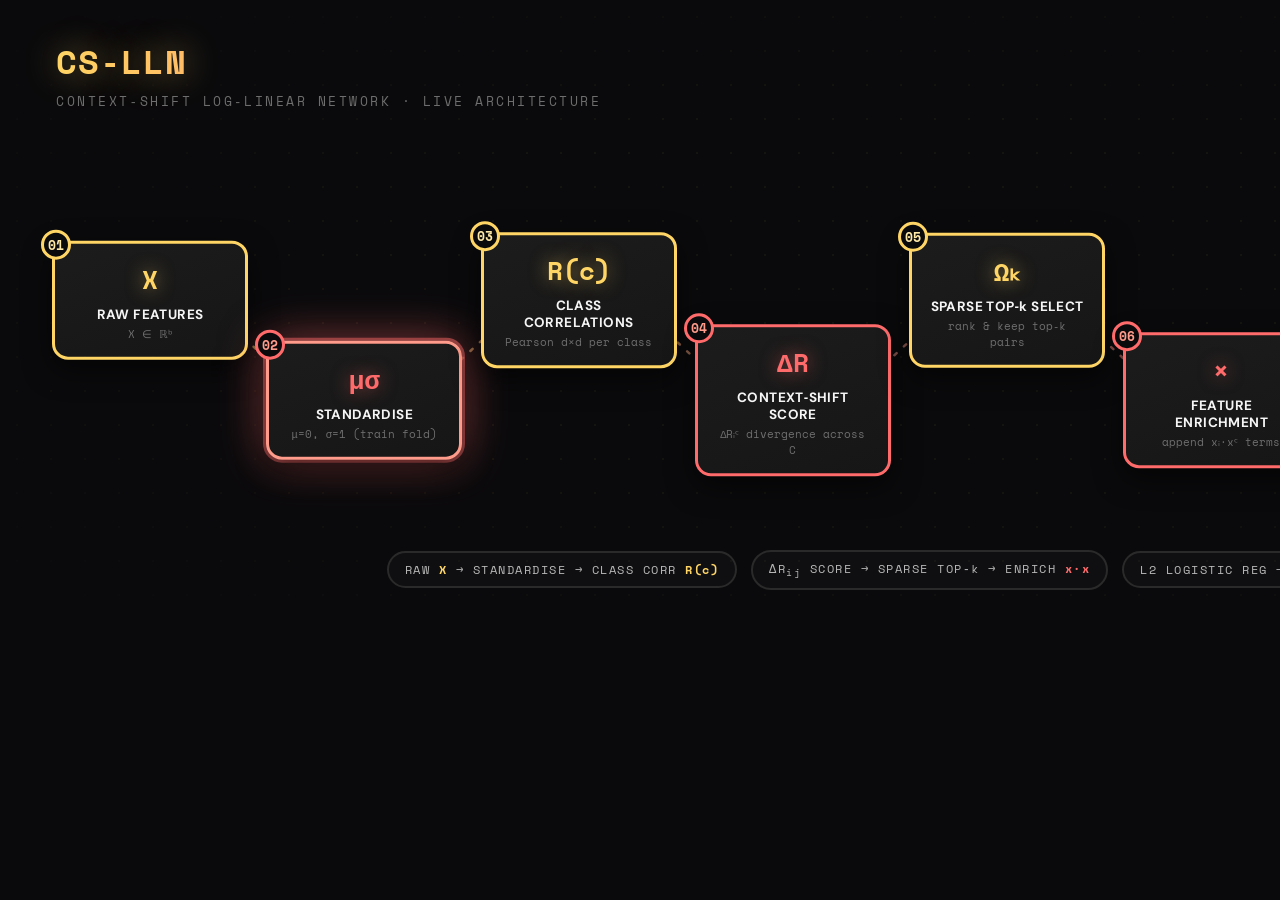
==== architecture-diagram.html @ 7da68458 "Reorganize repo for public showcase: add README, architecture diagram, untrack private research file" ====
<!DOCTYPE html>
<html lang="en">
<head>
<meta charset="UTF-8">
<title>CS-LLN — Architecture Flow</title>
<link rel="preconnect" href="https://fonts.googleapis.com">
<link rel="preconnect" href="https://fonts.gstatic.com" crossorigin>
<link href="https://fonts.googleapis.com/css2?family=Space+Mono:wght@400;700&family=DM+Sans:wght@400;500;700;900&display=swap" rel="stylesheet">
<style>
  :root{
    --bg:#0a0a0c;
    --bg-node:#161616;
    --bg-node-2:#1c1c1c;
    --border:#2a2a2a;
    --text:#f5f5f5;
    --text-mid:#b8b8b8;
    --text-muted:#6e6e6e;
    --yellow:#FFD666;
    --yellow-2:#FFE9A8;
    --red:#FF6B6B;
    --red-2:#FF9B8A;
    --yellow-glow:rgba(255,214,102,.55);
    --red-glow:rgba(255,107,107,.55);
    --font-mono:'Space Mono',monospace;
    --font-ui:'DM Sans',sans-serif;
  }
  *{box-sizing:border-box;margin:0;padding:0;}
  html,body{
    background:var(--bg);
    width:1800px;
    height:620px;
    overflow:hidden;
    font-family:var(--font-ui);
    color:var(--text);
  }

  /* ---------- background texture ---------- */
  .bg-grid{
    position:absolute; inset:0;
    background-image:
      radial-gradient(circle, rgba(255,214,102,.10) 1px, transparent 1px);
    background-size: 34px 34px;
    opacity:.5;
  }
  .bg-sweep{
    position:absolute; inset:0;
    background:linear-gradient(100deg, transparent 40%, rgba(255,107,107,.06) 48%, rgba(255,214,102,.10) 50%, rgba(255,107,107,.06) 52%, transparent 60%);
    background-size:300% 100%;
    animation: sweep 7s linear infinite;
    mix-blend-mode:screen;
  }
  @keyframes sweep{
    0%{ background-position: 200% 0; }
    100%{ background-position: -200% 0; }
  }
  .bg-vignette{
    position:absolute; inset:0;
    background: radial-gradient(ellipse at center, transparent 45%, var(--bg) 96%);
  }

  .stage{
    position:relative;
    width:1800px; height:620px;
  }

  /* ---------- header ---------- */
  .header{
    position:absolute; top:0; left:0; right:0;
    display:flex; align-items:flex-start; justify-content:space-between;
    padding:36px 56px 0 56px;
    z-index:5;
  }
  .brand{ display:flex; flex-direction:column; gap:6px; }
  .brand__mark{
    font-family:var(--font-mono); font-weight:700; font-size:34px; letter-spacing:1px;
    background:linear-gradient(90deg,var(--yellow),var(--red));
    -webkit-background-clip:text; background-clip:text; color:transparent;
    text-shadow:0 0 34px var(--yellow-glow);
  }
  .brand__sub{
    font-family:var(--font-mono); font-size:12.5px; letter-spacing:2.5px; color:var(--text-muted);
    text-transform:uppercase;
  }
  .legend{
    display:flex; align-items:center; gap:10px;
    font-family:var(--font-mono); font-size:12px; letter-spacing:1.5px; color:var(--text-mid);
    text-transform:uppercase;
    border:2px solid var(--border); border-radius:999px; padding:8px 18px 8px 14px;
    background:rgba(255,255,255,.02);
  }
  .legend__dot{
    width:9px; height:9px; border-radius:50%;
    background:var(--yellow);
    box-shadow:0 0 12px 3px var(--yellow-glow);
    animation: dotpulse 1.4s ease-in-out infinite;
  }
  @keyframes dotpulse{
    0%,100%{ opacity:1; transform:scale(1); }
    50%{ opacity:.45; transform:scale(.7); }
  }

  /* ---------- flow svg ---------- */
  svg.flow{
    position:absolute; top:0; left:0;
    width:1800px; height:620px;
    z-index:2;
    overflow:visible;
  }
  .flow-path{
    fill:none;
    stroke:url(#pathGrad);
    stroke-width:2.5;
    stroke-dasharray: 3 10;
    stroke-linecap:round;
    opacity:.55;
    animation: dashmove 2.4s linear infinite;
  }
  @keyframes dashmove{
    to{ stroke-dashoffset:-130; }
  }
  .packet{
    filter:drop-shadow(0 0 8px var(--yellow-glow)) drop-shadow(0 0 14px var(--red-glow));
  }

  /* ---------- nodes ---------- */
  .node{
    position:absolute;
    width:196px;
    transform:translate(-50%,-50%);
    z-index:4;
  }
  .node__card{
    position:relative;
    background:linear-gradient(160deg, var(--bg-node-2), var(--bg-node));
    border-radius:16px;
    padding:16px 16px 14px 16px;
    text-align:center;
    box-shadow: 0 10px 28px rgba(0,0,0,.55);
    animation: nodeIdle 4s ease-in-out infinite;
  }
  .node:nth-child(odd) .node__card{ border:3.5px solid var(--yellow); }
  .node:nth-child(even) .node__card{ border:3.5px solid var(--red); }

  @keyframes nodeIdle{
    0%,100%{ box-shadow:0 10px 28px rgba(0,0,0,.55); }
    50%{ box-shadow:0 10px 28px rgba(0,0,0,.55), 0 0 0 0 transparent; }
  }

  .node.active .node__card{
    animation: nodeActive 1.15s ease-out 1;
  }
  @keyframes nodeActive{
    0%{ transform:scale(1); }
    30%{ transform:scale(1.08); }
    100%{ transform:scale(1); }
  }
  .node:nth-child(odd).active .node__card{
    box-shadow: 0 10px 28px rgba(0,0,0,.55), 0 0 0 3px var(--yellow-glow), 0 0 46px var(--yellow-glow);
    border-color: var(--yellow-2);
  }
  .node:nth-child(even).active .node__card{
    box-shadow: 0 10px 28px rgba(0,0,0,.55), 0 0 0 3px var(--red-glow), 0 0 46px var(--red-glow);
    border-color: var(--red-2);
  }

  .node__step{
    position:absolute; top:-14px; left:-14px;
    width:30px; height:30px; border-radius:50%;
    display:flex; align-items:center; justify-content:center;
    font-family:var(--font-mono); font-weight:700; font-size:13px;
    background:var(--bg);
    color:var(--text);
  }
  .node:nth-child(odd) .node__step{ border:3px solid var(--yellow); color:var(--yellow-2); }
  .node:nth-child(even) .node__step{ border:3px solid var(--red); color:var(--red-2); }

  .node__glyph{
    font-family:var(--font-mono); font-weight:700; font-size:26px;
    margin-bottom:8px;
  }
  .node:nth-child(odd) .node__glyph{ color:var(--yellow); text-shadow:0 0 18px var(--yellow-glow); }
  .node:nth-child(even) .node__glyph{ color:var(--red); text-shadow:0 0 18px var(--red-glow); }

  .node__title{
    font-family:var(--font-ui); font-weight:700; font-size:13.5px;
    letter-spacing:.4px;
    color:var(--text);
    margin-bottom:4px;
  }
  .node__sub{
    font-family:var(--font-mono); font-size:10.5px;
    color:var(--text-muted);
    line-height:1.5;
  }

  /* ---------- footer caption ---------- */
  .footer{
    position:absolute; bottom:30px; left:0; right:0;
    display:flex; align-items:center; justify-content:center; gap:14px;
    z-index:5;
  }
  .footer__pill{
    font-family:var(--font-mono); font-size:12px; letter-spacing:1.5px;
    color:var(--text-mid);
    border:2px solid var(--border);
    border-radius:999px;
    padding:8px 16px;
    background:rgba(255,255,255,.02);
  }
  .footer__pill b{ color:var(--yellow); }
  .footer__pill b.r{ color:var(--red); }
</style>
</head>
<body>

<div class="stage" id="stage">
  <div class="bg-grid"></div>
  <div class="bg-sweep"></div>
  <div class="bg-vignette"></div>

  <div class="header">
    <div class="brand">
      <div class="brand__mark">CS&#8209;LLN</div>
      <div class="brand__sub">Context&#8209;Shift Log&#8209;Linear Network &middot; Live Architecture</div>
    </div>
    <div class="legend"><span class="legend__dot"></span> Signal Flow</div>
  </div>

  <svg class="flow" id="flowSvg">
    <defs>
      <linearGradient id="pathGrad" x1="0%" y1="0%" x2="100%" y2="0%">
        <stop offset="0%" stop-color="#FFD666"/>
        <stop offset="50%" stop-color="#FF9B8A"/>
        <stop offset="100%" stop-color="#FF6B6B"/>
      </linearGradient>
      <radialGradient id="packetGrad">
        <stop offset="0%" stop-color="#FFF3D0"/>
        <stop offset="55%" stop-color="#FFD666"/>
        <stop offset="100%" stop-color="#FF6B6B"/>
      </radialGradient>
    </defs>
    <path class="flow-path" id="flowPath" d=""></path>
    <g id="packets"></g>
  </svg>

  <div id="nodes"></div>

  <div class="footer">
    <div class="footer__pill">RAW <b>X</b> &rarr; STANDARDISE &rarr; CLASS CORR <b>R(c)</b></div>
    <div class="footer__pill">&Delta;R<sub>ij</sub> SCORE &rarr; SPARSE TOP&#8209;k &rarr; ENRICH <b class="r">x&middot;x</b></div>
    <div class="footer__pill">L2 LOGISTIC REG &rarr; PREDICTION <b class="r">&#375;</b></div>
  </div>
</div>

<script>
  // ---- pipeline definition -------------------------------------------------
  const STEPS = [
    { glyph:'X',      title:'RAW FEATURES',        sub:'X &isin; &#8477;&#7495;'                       },
    { glyph:'&mu;&sigma;', title:'STANDARDISE',    sub:'&mu;=0, &sigma;=1 (train fold)'          },
    { glyph:'R(c)',   title:'CLASS CORRELATIONS',  sub:'Pearson d&times;d per class'              },
    { glyph:'&Delta;R', title:'CONTEXT&#8209;SHIFT SCORE', sub:'&Delta;R&#7522;&#7580; divergence across C'   },
    { glyph:'&Omega;&#8342;', title:'SPARSE TOP&#8209;k SELECT', sub:'rank &amp; keep top&#8209;k pairs'   },
    { glyph:'&times;', title:'FEATURE ENRICHMENT', sub:'append x&#7522;&middot;x&#7580; terms'         },
    { glyph:'&sum;',   title:'L2 LOGISTIC REG.',   sub:'train on enriched vector'               },
    { glyph:'&#375;',  title:'PREDICTION',         sub:'class probability output'               },
  ];

  const W = 1800, H = 620;
  const xs = []; const ys = [];
  const marginX = 150;
  const usableW = W - marginX*2;
  for (let i=0;i<STEPS.length;i++){
    xs.push(marginX + (usableW/(STEPS.length-1))*i);
    ys.push(i % 2 === 0 ? 300 : 400);
  }

  // ---- render nodes ----------------------------------------------------
  const nodesEl = document.getElementById('nodes');
  STEPS.forEach((s,i)=>{
    const el = document.createElement('div');
    el.className = 'node';
    el.style.left = xs[i]+'px';
    el.style.top  = ys[i]+'px';
    el.innerHTML = `
      <div class="node__card">
        <div class="node__step">0${i+1}</div>
        <div class="node__glyph">${s.glyph}</div>
        <div class="node__title">${s.title}</div>
        <div class="node__sub">${s.sub}</div>
      </div>`;
    nodesEl.appendChild(el);
  });

  // ---- build smooth flow path through node centers ----------------------
  function buildPath(pts){
    let d = `M ${pts[0][0]},${pts[0][1]}`;
    for (let i=0;i<pts.length-1;i++){
      const [x1,y1] = pts[i];
      const [x2,y2] = pts[i+1];
      const dx = (x2-x1)/2;
      d += ` C ${x1+dx},${y1} ${x2-dx},${y2} ${x2},${y2}`;
    }
    return d;
  }
  const pts = xs.map((x,i)=>[x, ys[i]]);
  const pathData = buildPath(pts);
  document.getElementById('flowPath').setAttribute('d', pathData);

  // ---- traveling packets along the path (offset-path) -------------------
  const packetsG = document.getElementById('packets');
  const N_PACKETS = 4;
  const CYCLE = 8; // seconds for one full traverse
  for (let i=0;i<N_PACKETS;i++){
    const dot = document.createElementNS('http://www.w3.org/2000/svg','circle');
    dot.setAttribute('r', 7);
    dot.setAttribute('fill', 'url(#packetGrad)');
    dot.setAttribute('class','packet');
    dot.style.offsetPath = `path('${pathData}')`;
    dot.style.offsetRotate = '0deg';
    dot.style.animation = `travel ${CYCLE}s linear infinite`;
    dot.style.animationDelay = `${(i * CYCLE / N_PACKETS)}s`;
    packetsG.appendChild(dot);
  }
  const styleTag = document.createElement('style');
  styleTag.textContent = `
    @keyframes travel {
      0%   { offset-distance: 0%;   opacity: 0; }
      4%   { opacity: 1; }
      96%  { opacity: 1; }
      100% { offset-distance: 100%; opacity: 0; }
    }
  `;
  document.head.appendChild(styleTag);

  // ---- stagger node "active" pulse to match packet arrival ---------------
  const nodeEls = document.querySelectorAll('.node');
  function runActivation(){
    nodeEls.forEach((el,i)=>{
      const delay = (i/(STEPS.length-1)) * CYCLE * 1000;
      setTimeout(()=>{
        el.classList.add('active');
        setTimeout(()=> el.classList.remove('active'), 1150);
      }, delay);
    });
  }
  runActivation();
  setInterval(runActivation, CYCLE*1000);
</script>

</body>
</html>
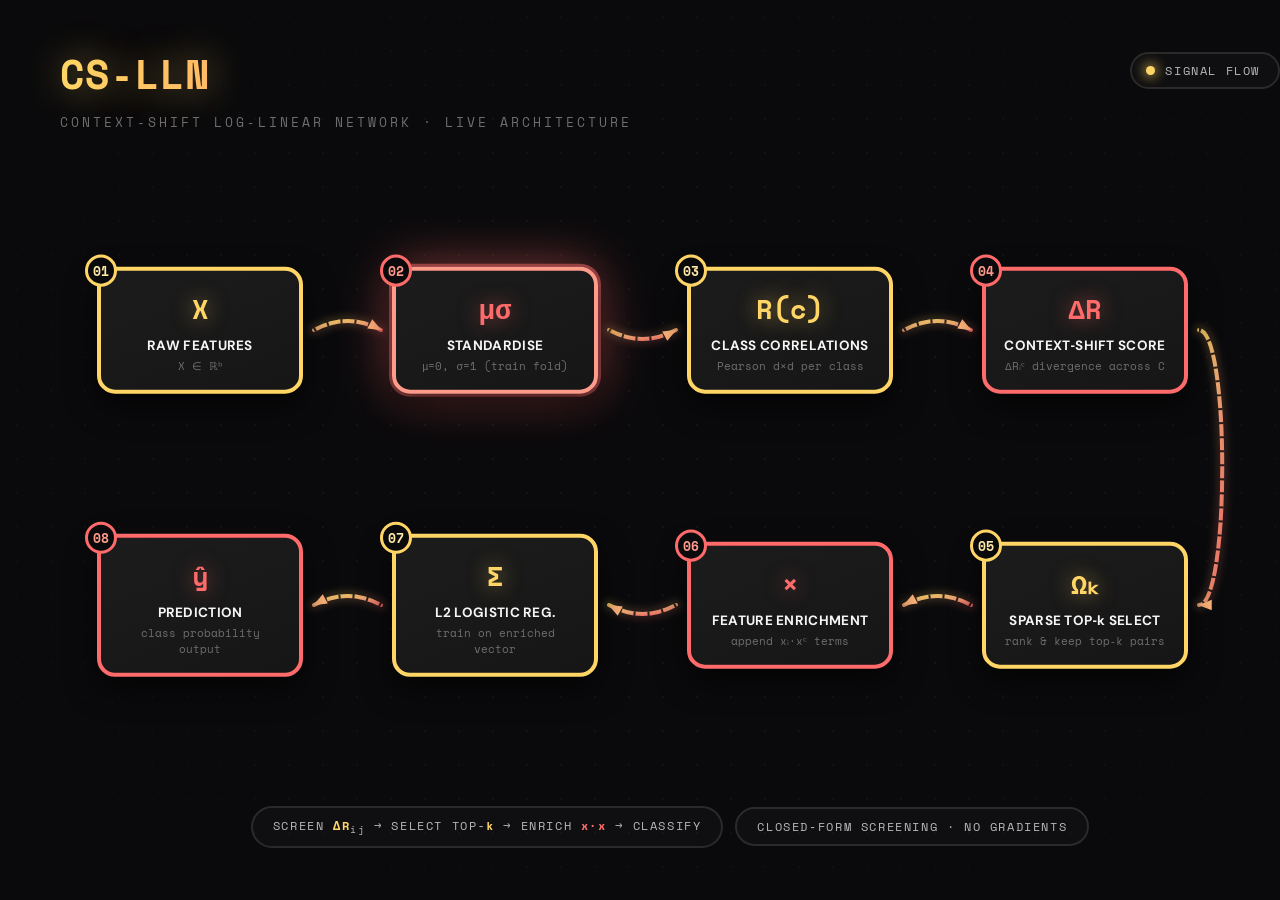
==== commit 9ffcfd75: "Reorganize repo for public showcase: add README, architecture diagram, untrack private research file" ====
--- a/architecture-diagram.html
+++ b/architecture-diagram.html
@@ -27,8 +27,8 @@
   *{box-sizing:border-box;margin:0;padding:0;}
   html,body{
     background:var(--bg);
-    width:1800px;
-    height:620px;
+    width:1340px;
+    height:900px;
     overflow:hidden;
     font-family:var(--font-ui);
     color:var(--text);
@@ -44,9 +44,9 @@
   }
   .bg-sweep{
     position:absolute; inset:0;
-    background:linear-gradient(100deg, transparent 40%, rgba(255,107,107,.06) 48%, rgba(255,214,102,.10) 50%, rgba(255,107,107,.06) 52%, transparent 60%);
-    background-size:300% 100%;
-    animation: sweep 7s linear infinite;
+    background:linear-gradient(115deg, transparent 38%, rgba(255,107,107,.06) 47%, rgba(255,214,102,.11) 50%, rgba(255,107,107,.06) 53%, transparent 62%);
+    background-size:300% 300%;
+    animation: sweep 8s linear infinite;
     mix-blend-mode:screen;
   }
   @keyframes sweep{
@@ -55,38 +55,39 @@
   }
   .bg-vignette{
     position:absolute; inset:0;
-    background: radial-gradient(ellipse at center, transparent 45%, var(--bg) 96%);
+    background: radial-gradient(ellipse at center, transparent 42%, var(--bg) 96%);
   }
 
   .stage{
     position:relative;
-    width:1800px; height:620px;
+    width:1340px; height:900px;
   }
 
   /* ---------- header ---------- */
   .header{
     position:absolute; top:0; left:0; right:0;
     display:flex; align-items:flex-start; justify-content:space-between;
-    padding:36px 56px 0 56px;
+    padding:44px 60px 0 60px;
     z-index:5;
   }
-  .brand{ display:flex; flex-direction:column; gap:6px; }
+  .brand{ display:flex; flex-direction:column; gap:9px; }
   .brand__mark{
-    font-family:var(--font-mono); font-weight:700; font-size:34px; letter-spacing:1px;
+    font-family:var(--font-mono); font-weight:700; font-size:40px; letter-spacing:1px;
     background:linear-gradient(90deg,var(--yellow),var(--red));
     -webkit-background-clip:text; background-clip:text; color:transparent;
-    text-shadow:0 0 34px var(--yellow-glow);
+    text-shadow:0 0 38px var(--yellow-glow);
   }
   .brand__sub{
-    font-family:var(--font-mono); font-size:12.5px; letter-spacing:2.5px; color:var(--text-muted);
+    font-family:var(--font-mono); font-size:13px; letter-spacing:3px; color:var(--text-muted);
     text-transform:uppercase;
   }
   .legend{
     display:flex; align-items:center; gap:10px;
-    font-family:var(--font-mono); font-size:12px; letter-spacing:1.5px; color:var(--text-mid);
+    font-family:var(--font-mono); font-size:12px; letter-spacing:1.6px; color:var(--text-mid);
     text-transform:uppercase;
     border:2px solid var(--border); border-radius:999px; padding:8px 18px 8px 14px;
     background:rgba(255,255,255,.02);
+    margin-top:8px;
   }
   .legend__dot{
     width:9px; height:9px; border-radius:50%;
@@ -102,109 +103,118 @@
   /* ---------- flow svg ---------- */
   svg.flow{
     position:absolute; top:0; left:0;
-    width:1800px; height:620px;
+    width:1340px; height:900px;
     z-index:2;
     overflow:visible;
   }
-  .flow-path{
+  .edge{
     fill:none;
     stroke:url(#pathGrad);
-    stroke-width:2.5;
-    stroke-dasharray: 3 10;
+    stroke-width:4;
     stroke-linecap:round;
-    opacity:.55;
-    animation: dashmove 2.4s linear infinite;
+    opacity:.9;
+  }
+  .edge-head{
+    fill:none;
+    stroke:none;
+    marker-end:url(#arrow);
+  }
+  .edge-glow{
+    fill:none;
+    stroke:url(#pathGrad);
+    stroke-width:12;
+    stroke-linecap:round;
+    opacity:.14;
+    filter:blur(3px);
+  }
+  .edge-dash{
+    fill:none;
+    stroke:#0a0a0c;
+    stroke-width:4.5;
+    stroke-linecap:butt;
+    stroke-dasharray: 2 12;
+    opacity:.85;
+    animation: dashmove 1.2s linear infinite;
   }
   @keyframes dashmove{
-    to{ stroke-dashoffset:-130; }
+    to{ stroke-dashoffset:-42; }
   }
   .packet{
-    filter:drop-shadow(0 0 8px var(--yellow-glow)) drop-shadow(0 0 14px var(--red-glow));
+    filter:drop-shadow(0 0 8px var(--yellow-glow)) drop-shadow(0 0 15px var(--red-glow));
   }
 
   /* ---------- nodes ---------- */
   .node{
     position:absolute;
-    width:196px;
+    width:206px;
     transform:translate(-50%,-50%);
     z-index:4;
   }
   .node__card{
     position:relative;
-    background:linear-gradient(160deg, var(--bg-node-2), var(--bg-node));
-    border-radius:16px;
-    padding:16px 16px 14px 16px;
+    background:linear-gradient(158deg, var(--bg-node-2), var(--bg-node));
+    border-radius:18px;
+    padding:18px 16px 15px 16px;
     text-align:center;
-    box-shadow: 0 10px 28px rgba(0,0,0,.55);
-    animation: nodeIdle 4s ease-in-out infinite;
-  }
-  .node:nth-child(odd) .node__card{ border:3.5px solid var(--yellow); }
-  .node:nth-child(even) .node__card{ border:3.5px solid var(--red); }
-
-  @keyframes nodeIdle{
-    0%,100%{ box-shadow:0 10px 28px rgba(0,0,0,.55); }
-    50%{ box-shadow:0 10px 28px rgba(0,0,0,.55), 0 0 0 0 transparent; }
-  }
-
-  .node.active .node__card{
-    animation: nodeActive 1.15s ease-out 1;
-  }
+    box-shadow: 0 12px 30px rgba(0,0,0,.6);
+  }
+  .node.y .node__card{ border:4px solid var(--yellow); }
+  .node.r .node__card{ border:4px solid var(--red); }
+
+  .node.active .node__card{ animation: nodeActive 1.15s ease-out 1; }
   @keyframes nodeActive{
     0%{ transform:scale(1); }
-    30%{ transform:scale(1.08); }
+    32%{ transform:scale(1.08); }
     100%{ transform:scale(1); }
   }
-  .node:nth-child(odd).active .node__card{
-    box-shadow: 0 10px 28px rgba(0,0,0,.55), 0 0 0 3px var(--yellow-glow), 0 0 46px var(--yellow-glow);
+  .node.y.active .node__card{
+    box-shadow: 0 12px 30px rgba(0,0,0,.6), 0 0 0 3px var(--yellow-glow), 0 0 50px var(--yellow-glow);
     border-color: var(--yellow-2);
   }
-  .node:nth-child(even).active .node__card{
-    box-shadow: 0 10px 28px rgba(0,0,0,.55), 0 0 0 3px var(--red-glow), 0 0 46px var(--red-glow);
+  .node.r.active .node__card{
+    box-shadow: 0 12px 30px rgba(0,0,0,.6), 0 0 0 3px var(--red-glow), 0 0 50px var(--red-glow);
     border-color: var(--red-2);
   }
 
   .node__step{
-    position:absolute; top:-14px; left:-14px;
-    width:30px; height:30px; border-radius:50%;
+    position:absolute; top:-16px; left:-16px;
+    width:32px; height:32px; border-radius:50%;
     display:flex; align-items:center; justify-content:center;
     font-family:var(--font-mono); font-weight:700; font-size:13px;
     background:var(--bg);
-    color:var(--text);
-  }
-  .node:nth-child(odd) .node__step{ border:3px solid var(--yellow); color:var(--yellow-2); }
-  .node:nth-child(even) .node__step{ border:3px solid var(--red); color:var(--red-2); }
+  }
+  .node.y .node__step{ border:3px solid var(--yellow); color:var(--yellow-2); }
+  .node.r .node__step{ border:3px solid var(--red); color:var(--red-2); }
 
   .node__glyph{
-    font-family:var(--font-mono); font-weight:700; font-size:26px;
+    font-family:var(--font-mono); font-weight:700; font-size:27px;
     margin-bottom:8px;
-  }
-  .node:nth-child(odd) .node__glyph{ color:var(--yellow); text-shadow:0 0 18px var(--yellow-glow); }
-  .node:nth-child(even) .node__glyph{ color:var(--red); text-shadow:0 0 18px var(--red-glow); }
+    white-space:nowrap;
+  }
+  .node.y .node__glyph{ color:var(--yellow); text-shadow:0 0 20px var(--yellow-glow); }
+  .node.r .node__glyph{ color:var(--red); text-shadow:0 0 20px var(--red-glow); }
 
   .node__title{
     font-family:var(--font-ui); font-weight:700; font-size:13.5px;
-    letter-spacing:.4px;
-    color:var(--text);
-    margin-bottom:4px;
+    letter-spacing:.3px; color:var(--text); margin-bottom:5px;
   }
   .node__sub{
     font-family:var(--font-mono); font-size:10.5px;
-    color:var(--text-muted);
-    line-height:1.5;
+    color:var(--text-muted); line-height:1.5;
   }
 
   /* ---------- footer caption ---------- */
   .footer{
-    position:absolute; bottom:30px; left:0; right:0;
-    display:flex; align-items:center; justify-content:center; gap:14px;
+    position:absolute; bottom:52px; left:0; right:0;
+    display:flex; align-items:center; justify-content:center; gap:12px;
     z-index:5;
   }
   .footer__pill{
-    font-family:var(--font-mono); font-size:12px; letter-spacing:1.5px;
+    font-family:var(--font-mono); font-size:12px; letter-spacing:1.6px;
     color:var(--text-mid);
     border:2px solid var(--border);
     border-radius:999px;
-    padding:8px 16px;
+    padding:9px 20px;
     background:rgba(255,255,255,.02);
   }
   .footer__pill b{ color:var(--yellow); }
@@ -228,9 +238,9 @@
 
   <svg class="flow" id="flowSvg">
     <defs>
-      <linearGradient id="pathGrad" x1="0%" y1="0%" x2="100%" y2="0%">
+      <linearGradient id="pathGrad" x1="0%" y1="0%" x2="100%" y2="100%">
         <stop offset="0%" stop-color="#FFD666"/>
-        <stop offset="50%" stop-color="#FF9B8A"/>
+        <stop offset="50%" stop-color="#FFB37A"/>
         <stop offset="100%" stop-color="#FF6B6B"/>
       </linearGradient>
       <radialGradient id="packetGrad">
@@ -238,47 +248,60 @@
         <stop offset="55%" stop-color="#FFD666"/>
         <stop offset="100%" stop-color="#FF6B6B"/>
       </radialGradient>
+      <!-- userSpaceOnUse keeps the head a fixed 15px regardless of stroke-width,
+           refX=9 anchors its tip exactly on the path's end point -->
+      <marker id="arrow" viewBox="0 0 10 10" refX="9" refY="5"
+              markerUnits="userSpaceOnUse" markerWidth="15" markerHeight="15"
+              orient="auto">
+        <path d="M0.5,1.5 L9.5,5 L0.5,8.5 z" fill="#FFB37A"/>
+      </marker>
     </defs>
-    <path class="flow-path" id="flowPath" d=""></path>
+    <g id="edges"></g>
     <g id="packets"></g>
   </svg>
 
   <div id="nodes"></div>
 
   <div class="footer">
-    <div class="footer__pill">RAW <b>X</b> &rarr; STANDARDISE &rarr; CLASS CORR <b>R(c)</b></div>
-    <div class="footer__pill">&Delta;R<sub>ij</sub> SCORE &rarr; SPARSE TOP&#8209;k &rarr; ENRICH <b class="r">x&middot;x</b></div>
-    <div class="footer__pill">L2 LOGISTIC REG &rarr; PREDICTION <b class="r">&#375;</b></div>
+    <div class="footer__pill">SCREEN <b>&Delta;R</b><sub>ij</sub> &rarr; SELECT TOP&#8209;<b>k</b> &rarr; ENRICH <b class="r">x&middot;x</b> &rarr; CLASSIFY</div>
+    <div class="footer__pill">CLOSED&#8209;FORM SCREENING &middot; NO GRADIENTS</div>
   </div>
 </div>
 
 <script>
   // ---- pipeline definition -------------------------------------------------
   const STEPS = [
-    { glyph:'X',      title:'RAW FEATURES',        sub:'X &isin; &#8477;&#7495;'                       },
-    { glyph:'&mu;&sigma;', title:'STANDARDISE',    sub:'&mu;=0, &sigma;=1 (train fold)'          },
-    { glyph:'R(c)',   title:'CLASS CORRELATIONS',  sub:'Pearson d&times;d per class'              },
-    { glyph:'&Delta;R', title:'CONTEXT&#8209;SHIFT SCORE', sub:'&Delta;R&#7522;&#7580; divergence across C'   },
-    { glyph:'&Omega;&#8342;', title:'SPARSE TOP&#8209;k SELECT', sub:'rank &amp; keep top&#8209;k pairs'   },
-    { glyph:'&times;', title:'FEATURE ENRICHMENT', sub:'append x&#7522;&middot;x&#7580; terms'         },
-    { glyph:'&sum;',   title:'L2 LOGISTIC REG.',   sub:'train on enriched vector'               },
-    { glyph:'&#375;',  title:'PREDICTION',         sub:'class probability output'               },
+    { glyph:'X',              title:'RAW FEATURES',              sub:'X &isin; &#8477;&#7495;'                     },
+    { glyph:'&mu;&sigma;',    title:'STANDARDISE',               sub:'&mu;=0, &sigma;=1 (train fold)'              },
+    { glyph:'R(c)',           title:'CLASS CORRELATIONS',        sub:'Pearson d&times;d per class'                 },
+    { glyph:'&Delta;R',       title:'CONTEXT&#8209;SHIFT SCORE', sub:'&Delta;R&#7522;&#7580; divergence across C'  },
+    { glyph:'&Omega;&#8342;', title:'SPARSE TOP&#8209;k SELECT', sub:'rank &amp; keep top&#8209;k pairs'           },
+    { glyph:'&times;',        title:'FEATURE ENRICHMENT',        sub:'append x&#7522;&middot;x&#7580; terms'       },
+    { glyph:'&sum;',          title:'L2 LOGISTIC REG.',          sub:'train on enriched vector'                    },
+    { glyph:'&#375;',         title:'PREDICTION',                sub:'class probability output'                    },
   ];
 
-  const W = 1800, H = 620;
-  const xs = []; const ys = [];
-  const marginX = 150;
-  const usableW = W - marginX*2;
-  for (let i=0;i<STEPS.length;i++){
-    xs.push(marginX + (usableW/(STEPS.length-1))*i);
-    ys.push(i % 2 === 0 ? 300 : 400);
-  }
-
-  // ---- render nodes ----------------------------------------------------
+  // ---- serpentine layout: 4 per row, row 2 flows right-to-left -------------
+  const PER_ROW   = 4;
+  const COL_X     = [200, 495, 790, 1085];
+  const ROW_Y     = [330, 605];
+  const HALF_W    = 114;   // half node width (103) + 11px breathing gap, trims edge ends
+  const LOOP_OUT  = 145;   // how far the wrap curve bows past the last column
+
+  const xs = [], ys = [];
+  STEPS.forEach((_, i) => {
+    const row = Math.floor(i / PER_ROW);
+    const idx = i % PER_ROW;
+    const col = (row % 2 === 0) ? idx : (PER_ROW - 1 - idx); // serpentine
+    xs.push(COL_X[col]);
+    ys.push(ROW_Y[row]);
+  });
+
+  // ---- render nodes ---------------------------------------------------
   const nodesEl = document.getElementById('nodes');
   STEPS.forEach((s,i)=>{
     const el = document.createElement('div');
-    el.className = 'node';
+    el.className = 'node ' + (i % 2 === 0 ? 'y' : 'r');
     el.style.left = xs[i]+'px';
     el.style.top  = ys[i]+'px';
     el.innerHTML = `
@@ -291,36 +314,76 @@
     nodesEl.appendChild(el);
   });
 
-  // ---- build smooth flow path through node centers ----------------------
-  function buildPath(pts){
-    let d = `M ${pts[0][0]},${pts[0][1]}`;
-    for (let i=0;i<pts.length-1;i++){
-      const [x1,y1] = pts[i];
-      const [x2,y2] = pts[i+1];
-      const dx = (x2-x1)/2;
-      d += ` C ${x1+dx},${y1} ${x2-dx},${y2} ${x2},${y2}`;
+  // ---- edge geometry ---------------------------------------------------
+  // Same-row hops are gently bowed horizontal arrows.
+  // The row-to-row hop bows out to the right and drops down (serpentine turn).
+  function segPath(i, trim){
+    const x1 = xs[i],   y1 = ys[i];
+    const x2 = xs[i+1], y2 = ys[i+1];
+    const t  = trim ? HALF_W : 0;
+
+    if (y1 === y2){
+      const dir = x2 > x1 ? 1 : -1;
+      const sx  = x1 + dir*t;
+      const ex  = x2 - dir*t;
+      const midX  = (sx + ex) / 2;
+      const bulge = (i % 2 === 0) ? -18 : 18;
+      return `M ${sx},${y1} Q ${midX},${y1 + bulge} ${ex},${y2}`;
     }
-    return d;
-  }
-  const pts = xs.map((x,i)=>[x, ys[i]]);
-  const pathData = buildPath(pts);
-  document.getElementById('flowPath').setAttribute('d', pathData);
-
-  // ---- traveling packets along the path (offset-path) -------------------
+    // wrap: leave right side of node i, arc down, re-enter right side of node i+1
+    const sx = x1 + t;
+    const ex = x2 + t;
+    const loopX = Math.max(x1, x2) + LOOP_OUT;
+    return `M ${sx},${y1} C ${loopX},${y1} ${loopX},${y2} ${ex},${y2}`;
+  }
+
+  const NS = 'http://www.w3.org/2000/svg';
+  const edgesG = document.getElementById('edges');
+  for (let i = 0; i < STEPS.length - 1; i++){
+    const d = segPath(i, true);
+
+    // paint order matters: glow -> solid gradient -> moving beads -> arrowhead
+    const glow = document.createElementNS(NS,'path');
+    glow.setAttribute('d', d); glow.setAttribute('class','edge-glow');
+    edgesG.appendChild(glow);
+
+    const base = document.createElementNS(NS,'path');
+    base.setAttribute('d', d); base.setAttribute('class','edge');
+    edgesG.appendChild(base);
+
+    const dash = document.createElementNS(NS,'path');
+    dash.setAttribute('d', d); dash.setAttribute('class','edge-dash');
+    dash.style.animationDelay = (i * 0.12) + 's';
+    edgesG.appendChild(dash);
+
+    // arrowhead rides on its own invisible path, drawn last so the animated
+    // black beads can never cut a line through it
+    const head = document.createElementNS(NS,'path');
+    head.setAttribute('d', d); head.setAttribute('class','edge-head');
+    edgesG.appendChild(head);
+  }
+
+  // ---- one continuous center-to-center path for the traveling packets -----
+  let fullPath = `M ${xs[0]},${ys[0]}`;
+  for (let i = 0; i < STEPS.length - 1; i++){
+    fullPath += ' ' + segPath(i, false).replace(/^M [^ ]+ /, '');
+  }
+
   const packetsG = document.getElementById('packets');
   const N_PACKETS = 4;
-  const CYCLE = 8; // seconds for one full traverse
-  for (let i=0;i<N_PACKETS;i++){
-    const dot = document.createElementNS('http://www.w3.org/2000/svg','circle');
+  const CYCLE = 7; // seconds for one full traverse
+  for (let i = 0; i < N_PACKETS; i++){
+    const dot = document.createElementNS(NS,'circle');
     dot.setAttribute('r', 7);
     dot.setAttribute('fill', 'url(#packetGrad)');
     dot.setAttribute('class','packet');
-    dot.style.offsetPath = `path('${pathData}')`;
+    dot.style.offsetPath   = `path('${fullPath}')`;
     dot.style.offsetRotate = '0deg';
-    dot.style.animation = `travel ${CYCLE}s linear infinite`;
+    dot.style.animation      = `travel ${CYCLE}s linear infinite`;
     dot.style.animationDelay = `${(i * CYCLE / N_PACKETS)}s`;
     packetsG.appendChild(dot);
   }
+
   const styleTag = document.createElement('style');
   styleTag.textContent = `
     @keyframes travel {
@@ -332,7 +395,7 @@
   `;
   document.head.appendChild(styleTag);
 
-  // ---- stagger node "active" pulse to match packet arrival ---------------
+  // ---- stagger node activation to track the lead packet -------------------
   const nodeEls = document.querySelectorAll('.node');
   function runActivation(){
     nodeEls.forEach((el,i)=>{
